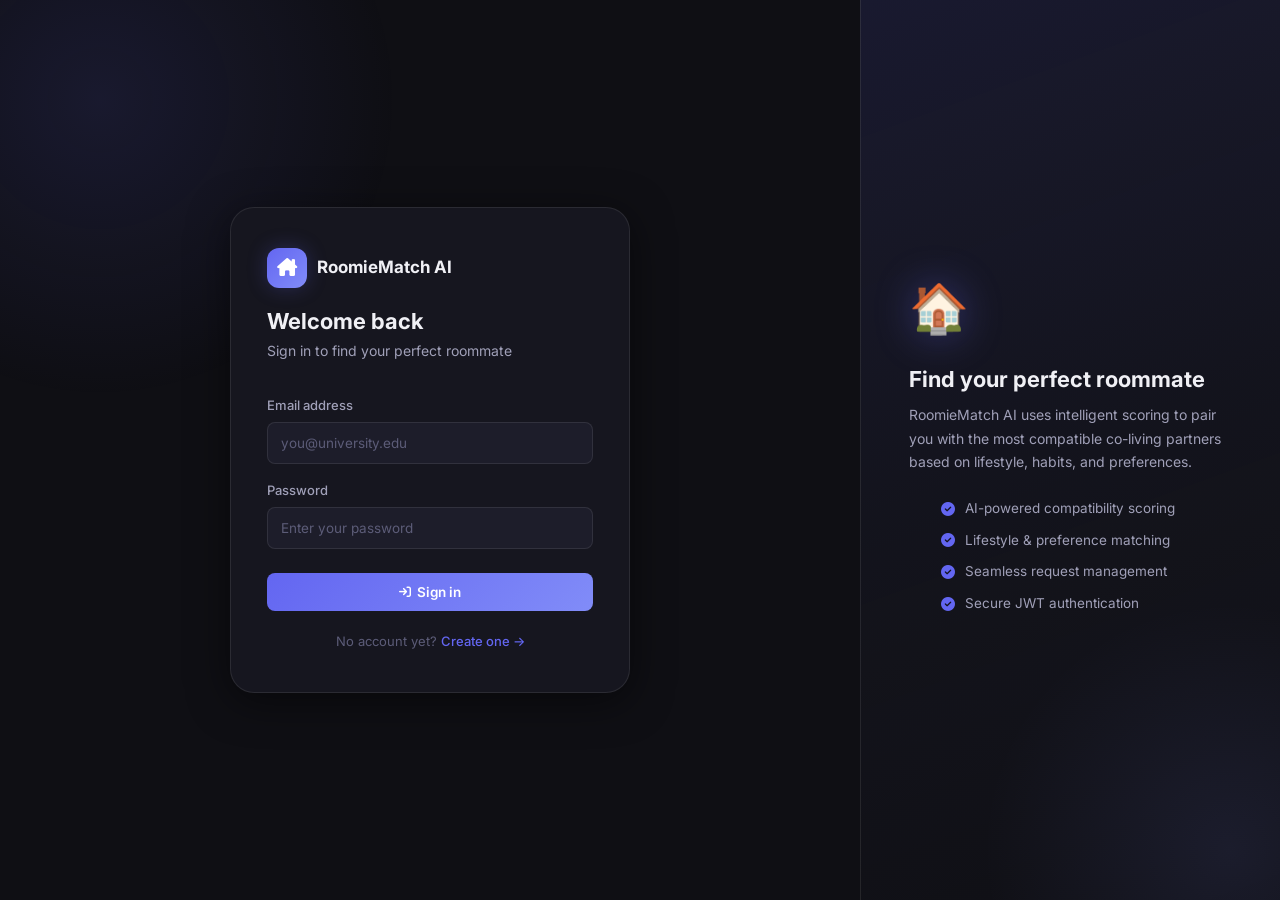
==== frontend/admin.html @ 34a57ca9 "Implement Admin + Organization system with role-based access control, hostel filtering, and admin da" ====
<!DOCTYPE html>
<html lang="en">
<head>
  <meta charset="UTF-8">
  <meta name="viewport" content="width=device-width,initial-scale=1">
  <title>Admin Dashboard — RoomieMatch AI</title>
  <meta name="description" content="Admin dashboard for managing students, requests, and roommate assignments.">
  <link href="https://cdn.jsdelivr.net/npm/bootstrap@5.3.3/dist/css/bootstrap.min.css" rel="stylesheet">
  <link href="https://cdnjs.cloudflare.com/ajax/libs/font-awesome/6.5.1/css/all.min.css" rel="stylesheet">
  <link href="https://unpkg.com/aos@2.3.4/dist/aos.css" rel="stylesheet">
  <link href="style.css" rel="stylesheet">
</head>
<body>
<div class="app-layout">

  <!-- Sidebar -->
  <aside class="sidebar" id="sidebar">
    <div class="sidebar-brand">
      <div class="brand-icon"><i class="fa-solid fa-shield-halved"></i></div>
      <span class="brand-name">Admin Panel</span>
    </div>
    <nav class="sidebar-nav">
      <a href="admin.html"     class="nav-item active"><i class="fa-solid fa-gauge"></i> Dashboard</a>
      <a href="#" class="nav-item" id="navStudents" onclick="showSection('students')"><i class="fa-solid fa-users"></i> Students</a>
      <a href="#" class="nav-item" id="navRequests" onclick="showSection('requests')"><i class="fa-solid fa-bell"></i> Requests</a>
      <a href="#" class="nav-item" id="navAssign"   onclick="showSection('assign')"><i class="fa-solid fa-link"></i> Assign</a>
      <div class="nav-divider"></div>
      <a href="dashboard.html" class="nav-item"><i class="fa-solid fa-arrow-left"></i> User Dashboard</a>
      <a href="#" class="nav-item nav-logout" id="logoutBtn"><i class="fa-solid fa-right-from-bracket"></i> Sign out</a>
    </nav>
    <div class="sidebar-footer">
      <div class="user-chip">
        <div class="user-avatar" id="sidebarAvatar" style="background:linear-gradient(135deg,#ef4444,#f87171);">A</div>
        <span class="user-email" id="sidebarEmail">admin@upes.ac.in</span>
      </div>
    </div>
  </aside>

  <!-- Main -->
  <main class="main-content">

    <!-- Page Header -->
    <div class="page-header" data-aos="fade-down" data-aos-duration="400">
      <h1><i class="fa-solid fa-shield-halved" style="margin-right:8px;"></i> Admin Dashboard</h1>
      <p>Manage students, roommate requests, and assignments for your organization.</p>
    </div>

    <!-- Stats Overview -->
    <div class="row g-3" id="adminStats" data-aos="fade-up">
      <div class="col-md-4">
        <div class="card stat-card h-100">
          <div class="stat-icon icon-purple"><i class="fa-solid fa-users"></i></div>
          <div class="stat-title" id="statStudents">— Students</div>
          <div class="stat-desc">Total registered students in your organization.</div>
        </div>
      </div>
      <div class="col-md-4">
        <div class="card stat-card h-100">
          <div class="stat-icon icon-amber"><i class="fa-solid fa-clock"></i></div>
          <div class="stat-title" id="statPending">— Pending</div>
          <div class="stat-desc">Roommate requests waiting for a response.</div>
        </div>
      </div>
      <div class="col-md-4">
        <div class="card stat-card h-100">
          <div class="stat-icon icon-green"><i class="fa-solid fa-check-double"></i></div>
          <div class="stat-title" id="statAccepted">— Accepted</div>
          <div class="stat-desc">Successfully matched roommate pairs.</div>
        </div>
      </div>
    </div>

    <!-- ═══ SECTION: Students ═══ -->
    <div id="sectionStudents" class="admin-section mt-4" data-aos="fade-up">
      <div class="section-header">
        <div class="section-label"><i class="fa-solid fa-users"></i> Student Directory</div>
        <div class="admin-filters">
          <select id="hostelFilter" class="form-select form-select-sm" style="width:auto;min-width:200px;" onchange="loadStudents()">
            <option value="">All Hostels</option>
            <option value="BIDHOLI_BOYS_HOSTEL">Bidholi Boys Hostel</option>
            <option value="BIDHOLI_GIRLS_HOSTEL">Bidholi Girls Hostel</option>
          </select>
        </div>
      </div>
      <div class="card" style="padding:0;overflow:hidden;">
        <div class="admin-table-wrap">
          <table class="admin-table" id="studentsTable">
            <thead>
              <tr>
                <th>ID</th>
                <th>Email</th>
                <th>Organization</th>
                <th>Hostel</th>
                <th>Profile</th>
                <th>Joined</th>
              </tr>
            </thead>
            <tbody id="studentsBody">
              <tr><td colspan="6" class="table-empty">Loading…</td></tr>
            </tbody>
          </table>
        </div>
      </div>
    </div>

    <!-- ═══ SECTION: Requests ═══ -->
    <div id="sectionRequests" class="admin-section mt-4" style="display:none;" data-aos="fade-up">
      <div class="section-header">
        <div class="section-label"><i class="fa-solid fa-bell"></i> Roommate Requests</div>
        <div class="admin-filters">
          <select id="statusFilter" class="form-select form-select-sm" style="width:auto;min-width:180px;" onchange="loadRequests()">
            <option value="">All Statuses</option>
            <option value="PENDING">Pending</option>
            <option value="ACCEPTED">Accepted</option>
            <option value="REJECTED">Rejected</option>
          </select>
        </div>
      </div>
      <div class="card" style="padding:0;overflow:hidden;">
        <div class="admin-table-wrap">
          <table class="admin-table" id="requestsTable">
            <thead>
              <tr>
                <th>ID</th>
                <th>Sender</th>
                <th>Receiver</th>
                <th>Status</th>
                <th>Created</th>
              </tr>
            </thead>
            <tbody id="requestsBody">
              <tr><td colspan="5" class="table-empty">Loading…</td></tr>
            </tbody>
          </table>
        </div>
      </div>
    </div>

    <!-- ═══ SECTION: Assign ═══ -->
    <div id="sectionAssign" class="admin-section mt-4" style="display:none;" data-aos="fade-up">
      <div class="section-label"><i class="fa-solid fa-link"></i> Manual Roommate Assignment</div>
      <div class="card" style="max-width:500px;">
        <p style="font-size:13px;color:var(--text-2);margin-bottom:18px;">
          Select two students to assign as roommates. Both must be in the same hostel.
        </p>
        <form id="assignForm">
          <div class="form-group">
            <label class="form-label" for="assignUser1">Student 1 (User ID)</label>
            <input type="number" id="assignUser1" class="form-control" placeholder="Enter User ID" required>
          </div>
          <div class="form-group">
            <label class="form-label" for="assignUser2">Student 2 (User ID)</label>
            <input type="number" id="assignUser2" class="form-control" placeholder="Enter User ID" required>
          </div>
          <button type="submit" class="btn btn-primary btn-w100" id="assignBtn">
            <i class="fa-solid fa-link fa-sm"></i> Assign Roommates
          </button>
        </form>
        <div id="assignResult" style="margin-top:16px;"></div>
      </div>
    </div>

  </main>
</div>

<script src="https://cdn.jsdelivr.net/npm/bootstrap@5.3.3/dist/js/bootstrap.bundle.min.js"></script>
<script src="https://unpkg.com/aos@2.3.4/dist/aos.js"></script>
<script src="script.js"></script>
<script>
/* ═══════════════════════════════════════════════════
   Admin Dashboard — Inline Script
   ═══════════════════════════════════════════════════ */

// Verify user is admin
(function() {
  const role = localStorage.getItem('userRole');
  if (role !== 'ADMIN' && role !== 'HOSTEL_ADMIN') {
    toast('Access denied. Admin only.', 'error');
    setTimeout(() => window.location.href = 'dashboard.html', 800);
    return;
  }

  // If HOSTEL_ADMIN, hide the hostel filter (they auto-filter)
  if (role === 'HOSTEL_ADMIN') {
    const hf = document.getElementById('hostelFilter');
    if (hf) hf.closest('.admin-filters')?.remove();
  }
})();

// Section navigation
function showSection(name) {
  ['Students', 'Requests', 'Assign'].forEach(s => {
    const el = document.getElementById('section' + s);
    if (el) el.style.display = 'none';
  });
  document.querySelectorAll('.sidebar-nav .nav-item').forEach(n => n.classList.remove('active'));

  const target = document.getElementById('section' + name.charAt(0).toUpperCase() + name.slice(1));
  if (target) target.style.display = 'block';

  const nav = document.getElementById('nav' + name.charAt(0).toUpperCase() + name.slice(1));
  if (nav) nav.classList.add('active');

  if (name === 'students') loadStudents();
  if (name === 'requests') loadRequests();
}

// Load stats on page load
async function loadStats() {
  try {
    const [studentsRes, pendingRes, acceptedRes] = await Promise.all([
      api('/admin/students'),
      api('/admin/requests?status=PENDING'),
      api('/admin/requests?status=ACCEPTED'),
    ]);
    document.getElementById('statStudents').textContent = (studentsRes.data?.length || 0) + ' Students';
    document.getElementById('statPending').textContent  = (pendingRes.data?.length || 0) + ' Pending';
    document.getElementById('statAccepted').textContent = (acceptedRes.data?.length || 0) + ' Accepted';
  } catch (_) {}
}

// Load students table
async function loadStudents() {
  const tbody = document.getElementById('studentsBody');
  if (!tbody) return;
  tbody.innerHTML = '<tr><td colspan="6" class="table-empty">Loading…</td></tr>';

  const hostel = document.getElementById('hostelFilter')?.value || '';
  const url = '/admin/students' + (hostel ? '?hostel=' + hostel : '');

  try {
    const res = await api(url);
    const students = res.data || [];

    if (!students.length) {
      tbody.innerHTML = '<tr><td colspan="6" class="table-empty">No students found</td></tr>';
      return;
    }

    tbody.innerHTML = students.map(s => `
      <tr>
        <td><span class="table-id">${s.id}</span></td>
        <td>${s.email}</td>
        <td><span class="badge badge-org">${s.organization || '—'}</span></td>
        <td><span class="badge ${s.hostel?.includes('BOYS') ? 'badge-boys' : 'badge-girls'}">${fmtHostel(s.hostel)}</span></td>
        <td>${s.profileComplete
              ? '<span style="color:var(--success);"><i class="fa-solid fa-circle-check"></i> Done</span>'
              : '<span style="color:var(--text-3);"><i class="fa-regular fa-circle"></i> No</span>'}</td>
        <td style="color:var(--text-3);font-size:12px;">${s.createdAt ? new Date(s.createdAt).toLocaleDateString() : '—'}</td>
      </tr>
    `).join('');
  } catch (_) {
    tbody.innerHTML = '<tr><td colspan="6" class="table-empty">Failed to load students</td></tr>';
  }
}

// Load requests table
async function loadRequests() {
  const tbody = document.getElementById('requestsBody');
  if (!tbody) return;
  tbody.innerHTML = '<tr><td colspan="5" class="table-empty">Loading…</td></tr>';

  const status = document.getElementById('statusFilter')?.value || '';
  const url = '/admin/requests' + (status ? '?status=' + status : '');

  try {
    const res = await api(url);
    const requests = res.data || [];

    if (!requests.length) {
      tbody.innerHTML = '<tr><td colspan="5" class="table-empty">No requests found</td></tr>';
      return;
    }

    tbody.innerHTML = requests.map(r => `
      <tr>
        <td><span class="table-id">${r.id}</span></td>
        <td>${r.senderEmail || 'User #' + r.senderId}</td>
        <td>${r.receiverEmail || 'User #' + r.receiverId}</td>
        <td><span class="badge ${badgeClass(r.status)}">${r.status}</span></td>
        <td style="color:var(--text-3);font-size:12px;">${r.createdAt ? new Date(r.createdAt).toLocaleDateString() : '—'}</td>
      </tr>
    `).join('');
  } catch (_) {
    tbody.innerHTML = '<tr><td colspan="5" class="table-empty">Failed to load requests</td></tr>';
  }
}

// Assign form
document.getElementById('assignForm')?.addEventListener('submit', async (e) => {
  e.preventDefault();
  const btn = document.getElementById('assignBtn');
  const u1  = document.getElementById('assignUser1').value;
  const u2  = document.getElementById('assignUser2').value;
  const res_div = document.getElementById('assignResult');

  if (!u1 || !u2) { toast('Please enter both user IDs.', 'error'); return; }

  setBtnLoading(btn, true);
  try {
    const res = await api('/admin/assign', {
      method: 'POST',
      body: JSON.stringify({ userId1: parseInt(u1), userId2: parseInt(u2) })
    });
    toast('Roommates assigned successfully!');
    if (res_div) {
      res_div.innerHTML = `
        <div style="padding:12px;background:rgba(16,185,129,0.1);border:1px solid rgba(16,185,129,0.3);border-radius:8px;font-size:13px;color:var(--success);">
          <i class="fa-solid fa-check-circle"></i> Assigned: User #${u1} ↔ User #${u2} (Request #${res.data?.id})
        </div>`;
    }
    loadStats();
  } catch (_) {
  } finally {
    setBtnLoading(btn, false);
  }
});

// Hostel name formatter
function fmtHostel(h) {
  if (!h) return '—';
  return h.replace(/_/g, ' ').toLowerCase().replace(/\b\w/g, c => c.toUpperCase());
}

// Init
loadStats();
loadStudents();
</script>
</body>
</html>
---- frontend/style.css ----
/* ═══════════════════════════════════════════════════
   RoomieMatch AI — style.css  (complete redesign)
   ═══════════════════════════════════════════════════ */

@import url('https://fonts.googleapis.com/css2?family=Inter:wght@300;400;500;600;700;800&display=swap');

/* ── Variables ─────────────────────────────────────── */
:root {
  --primary:        #6366f1;
  --primary-hover:  #4f46e5;
  --primary-light:  #eef2ff;
  --primary-glow:   rgba(99,102,241,0.25);

  --success:        #10b981;
  --success-light:  #d1fae5;
  --danger:         #ef4444;
  --danger-light:   #fee2e2;
  --warning:        #f59e0b;
  --warning-light:  #fef3c7;
  --info:           #06b6d4;

  --bg:             #0f0f14;
  --bg-2:           #16161f;
  --bg-3:           #1d1d2a;
  --surface:        rgba(255,255,255,0.04);
  --surface-hover:  rgba(255,255,255,0.07);
  --border:         rgba(255,255,255,0.09);
  --border-focus:   rgba(99,102,241,0.6);

  --text-1:  #f0f0f5;
  --text-2:  #a0a0b8;
  --text-3:  #5c5c78;

  --sidebar-w:    248px;
  --radius:       12px;
  --radius-lg:    18px;
  --radius-xl:    24px;
  --shadow:       0 4px 24px rgba(0,0,0,0.35);
  --shadow-lg:    0 8px 40px rgba(0,0,0,0.5);
  --transition:   0.2s ease;
}

/* ── Reset ─────────────────────────────────────────── */
*, *::before, *::after { box-sizing: border-box; margin: 0; padding: 0; }

html { scroll-behavior: smooth; }

body {
  font-family: 'Inter', system-ui, sans-serif;
  background: var(--bg);
  color: var(--text-1);
  font-size: 14px;
  line-height: 1.6;
  -webkit-font-smoothing: antialiased;
}

a { color: var(--primary); text-decoration: none; transition: color var(--transition); }
a:hover { color: var(--primary-hover); }

/* ── App Layout ────────────────────────────────────── */
.app-layout {
  display: flex;
  min-height: 100vh;
}

/* ── Sidebar ───────────────────────────────────────── */
.sidebar {
  width: var(--sidebar-w);
  min-height: 100vh;
  background: var(--bg-2);
  border-right: 1px solid var(--border);
  display: flex;
  flex-direction: column;
  position: fixed;
  top: 0; left: 0;
  z-index: 100;
}

.sidebar-brand {
  display: flex;
  align-items: center;
  gap: 10px;
  padding: 24px 20px 20px;
  border-bottom: 1px solid var(--border);
}
.brand-icon {
  width: 36px; height: 36px;
  background: linear-gradient(135deg, var(--primary), #818cf8);
  border-radius: 10px;
  display: flex; align-items: center; justify-content: center;
  font-size: 16px; color: #fff;
  flex-shrink: 0;
  box-shadow: 0 0 16px var(--primary-glow);
}
.brand-name {
  font-weight: 700; font-size: 15px;
  background: linear-gradient(135deg, #f0f0f5, #a0a0b8);
  -webkit-background-clip: text; -webkit-text-fill-color: transparent;
}

.sidebar-nav {
  flex: 1;
  padding: 16px 12px;
  display: flex;
  flex-direction: column;
  gap: 2px;
}
.nav-item {
  display: flex;
  align-items: center;
  gap: 10px;
  padding: 10px 12px;
  border-radius: var(--radius);
  color: var(--text-2);
  font-size: 13.5px;
  font-weight: 500;
  transition: all var(--transition);
  position: relative;
}
.nav-item i { width: 18px; text-align: center; font-size: 14px; }
.nav-item:hover { background: var(--surface-hover); color: var(--text-1); }
.nav-item.active {
  background: linear-gradient(135deg, rgba(99,102,241,0.2), rgba(129,140,248,0.1));
  color: #818cf8;
  border: 1px solid rgba(99,102,241,0.2);
}
.nav-divider { height: 1px; background: var(--border); margin: 8px 0; }
.nav-logout { color: var(--text-3); margin-top: auto; }
.nav-logout:hover { color: var(--danger); background: var(--danger-light); }

.sidebar-footer {
  padding: 16px 12px;
  border-top: 1px solid var(--border);
}
.user-chip {
  display: flex; align-items: center; gap: 10px;
  padding: 8px 10px;
  border-radius: var(--radius);
  background: var(--surface);
}
.user-avatar {
  width: 32px; height: 32px;
  border-radius: 50%;
  background: linear-gradient(135deg, var(--primary), #818cf8);
  display: flex; align-items: center; justify-content: center;
  font-size: 12px; font-weight: 700; color: #fff;
  flex-shrink: 0;
}
.user-email { font-size: 12px; color: var(--text-2); overflow: hidden; text-overflow: ellipsis; white-space: nowrap; }

/* ── Main Content ──────────────────────────────────── */
.main-content {
  margin-left: var(--sidebar-w);
  flex: 1;
  padding: 32px;
  max-width: 1200px;
}

.page-header {
  margin-bottom: 28px;
}
.page-header h1 {
  font-size: 24px; font-weight: 700;
  background: linear-gradient(135deg, #f0f0f5 0%, #a0a0b8 100%);
  -webkit-background-clip: text; -webkit-text-fill-color: transparent;
  margin-bottom: 4px;
}
.page-header p { color: var(--text-2); font-size: 14px; }

/* ── Cards ─────────────────────────────────────────── */
.card {
  background: var(--bg-2);
  border: 1px solid var(--border);
  border-radius: var(--radius-lg);
  padding: 20px;
  transition: all var(--transition);
}
.card:hover { border-color: rgba(99,102,241,0.25); box-shadow: var(--shadow); }

.stat-card {
  display: flex;
  flex-direction: column;
  gap: 10px;
}
.stat-icon {
  width: 44px; height: 44px;
  border-radius: 12px;
  display: flex; align-items: center; justify-content: center;
  font-size: 18px;
  margin-bottom: 4px;
}
.icon-purple { background: rgba(99,102,241,0.15); color: #818cf8; }
.icon-green  { background: rgba(16,185,129,0.15);  color: #34d399; }
.icon-amber  { background: rgba(245,158,11,0.15);  color: #fbbf24; }
.icon-cyan   { background: rgba(6,182,212,0.15);   color: #22d3ee; }

.stat-title { font-weight: 600; font-size: 15px; color: var(--text-1); }
.stat-desc  { font-size: 13px; color: var(--text-2); line-height: 1.5; }

/* ── Match Cards ───────────────────────────────────── */
.match-card { padding: 0; overflow: hidden; cursor: default; }
.match-header {
  display: flex; align-items: flex-start;
  justify-content: space-between;
  gap: 12px;
  padding: 18px 18px 14px;
}
.match-user { display: flex; align-items: center; gap: 12px; }
.match-avatar {
  width: 44px; height: 44px; border-radius: 50%;
  background: linear-gradient(135deg, var(--primary), #818cf8);
  display: flex; align-items: center; justify-content: center;
  font-size: 15px; font-weight: 700; color: #fff;
  flex-shrink: 0;
}
.match-name { font-weight: 600; font-size: 14px; color: var(--text-1); }
.match-id   { font-size: 11px; color: var(--text-3); margin-top: 1px; }

.score-pill {
  display: inline-flex; align-items: center; gap: 4px;
  padding: 4px 10px; border-radius: 20px;
  font-size: 11.5px; font-weight: 600; white-space: nowrap; flex-shrink: 0;
}
.score-high   { background: var(--success-light); color: #065f46; }
.score-medium { background: var(--warning-light); color: #78350f; }
.score-low    { background: var(--danger-light);  color: #7f1d1d; }

.divider { height: 1px; background: var(--border); margin: 0 18px; }

.traits {
  display: grid; grid-template-columns: 1fr 1fr 1fr;
  gap: 2px; padding: 14px 18px;
}
.trait { padding: 6px 0; }
.t-label { font-size: 10px; color: var(--text-3); text-transform: uppercase; letter-spacing: 0.05em; margin-bottom: 2px; }
.t-value { font-size: 12.5px; font-weight: 500; color: var(--text-2); }

.match-card .btn { margin: 14px 18px 18px; width: calc(100% - 36px); }

/* ── Request Cards ─────────────────────────────────── */
.req-card {
  background: var(--bg-2);
  border: 1px solid var(--border);
  border-radius: var(--radius);
  padding: 14px 18px;
  display: flex; align-items: center; justify-content: space-between;
  gap: 12px;
  transition: all var(--transition);
  margin-bottom: 8px;
}
.req-card:hover { border-color: rgba(99,102,241,0.25); transform: translateY(-1px); }
.req-left { display: flex; align-items: center; gap: 12px; }
.req-avatar {
  width: 40px; height: 40px; border-radius: 50%;
  background: linear-gradient(135deg, #6366f1, #818cf8);
  display: flex; align-items: center; justify-content: center;
  font-size: 13px; font-weight: 700; color: #fff; flex-shrink: 0;
  border: 2px solid rgba(99,102,241,0.3);
}
.req-name { font-weight: 600; font-size: 14px; color: var(--text-1); }
.req-meta { font-size: 12px; color: var(--text-3); margin-top: 2px; }
.req-actions { display: flex; gap: 8px; flex-shrink: 0; }

/* ── Badges ────────────────────────────────────────── */
.badge { padding: 2px 8px; border-radius: 20px; font-size: 11px; font-weight: 600; }
.badge-pending  { background: var(--warning-light); color: #92400e; }
.badge-accepted { background: var(--success-light); color: #065f46; }
.badge-rejected { background: var(--danger-light);  color: #7f1d1d; }

/* ── Buttons ───────────────────────────────────────── */
.btn {
  display: inline-flex; align-items: center; justify-content: center;
  gap: 6px; padding: 9px 18px;
  border-radius: 8px; font-size: 13.5px; font-weight: 600;
  border: none; cursor: pointer; transition: all var(--transition);
  white-space: nowrap;
}
.btn:disabled { opacity: 0.6; cursor: not-allowed; }

.btn-primary {
  background: linear-gradient(135deg, var(--primary), #818cf8);
  color: #fff;
  box-shadow: 0 0 0 0 var(--primary-glow);
}
.btn-primary:hover:not(:disabled) {
  background: linear-gradient(135deg, var(--primary-hover), var(--primary));
  transform: translateY(-1px);
  box-shadow: 0 4px 16px var(--primary-glow);
}
.btn-secondary {
  background: var(--surface);
  color: var(--text-1);
  border: 1px solid var(--border);
}
.btn-secondary:hover:not(:disabled) {
  background: var(--surface-hover);
  border-color: rgba(99,102,241,0.3);
}
.btn-success {
  background: linear-gradient(135deg, var(--success), #34d399);
  color: #fff;
}
.btn-success:hover:not(:disabled) { filter: brightness(1.1); transform: translateY(-1px); }
.btn-danger {
  background: linear-gradient(135deg, var(--danger), #f87171);
  color: #fff;
}
.btn-danger:hover:not(:disabled) { filter: brightness(1.1); transform: translateY(-1px); }

.btn-sm { padding: 6px 12px; font-size: 12.5px; border-radius: 7px; }
.btn-w100 { width: 100%; }
.w-full { width: 100%; }

/* ── Forms ─────────────────────────────────────────── */
.form-label { font-size: 13px; font-weight: 500; color: var(--text-2); margin-bottom: 6px; display: block; }
.form-control, .form-select {
  width: 100%;
  background: var(--bg-3);
  border: 1px solid var(--border);
  border-radius: 8px;
  padding: 10px 13px;
  color: var(--text-1);
  font-size: 13.5px;
  font-family: inherit;
  transition: border-color var(--transition), box-shadow var(--transition);
  outline: none;
  appearance: none;
}
.form-select {
  background-image: url("data:image/svg+xml,%3Csvg xmlns='http://www.w3.org/2000/svg' width='12' height='12' viewBox='0 0 24 24' fill='none' stroke='%235c5c78' stroke-width='2.5'%3E%3Cpath d='M6 9l6 6 6-6'/%3E%3C/svg%3E");
  background-repeat: no-repeat;
  background-position: right 12px center;
  padding-right: 36px;
}
.form-select option { background: var(--bg-3); color: var(--text-1); }
.form-control:focus, .form-select:focus {
  border-color: var(--border-focus);
  box-shadow: 0 0 0 3px var(--primary-glow);
}
.form-control::placeholder { color: var(--text-3); }
.form-group { margin-bottom: 16px; }
.form-row { display: grid; grid-template-columns: 1fr 1fr; gap: 16px; }
.section-label {
  font-size: 11px; font-weight: 600; text-transform: uppercase;
  letter-spacing: 0.08em; color: var(--text-3);
  margin-bottom: 12px; display: flex; align-items: center; gap: 6px;
}

/* ── Auth Pages ────────────────────────────────────── */
.auth-page {
  min-height: 100vh;
  background: var(--bg);
  display: flex;
  overflow: hidden;
}
.auth-left {
  flex: 1;
  display: flex; align-items: center; justify-content: center;
  padding: 40px 32px;
  position: relative;
}
.auth-left::before {
  content: '';
  position: fixed; top: -200px; left: -200px;
  width: 600px; height: 600px;
  background: radial-gradient(circle, rgba(99,102,241,0.12) 0%, transparent 70%);
  pointer-events: none;
}
.auth-card {
  width: 100%; max-width: 400px;
  background: var(--bg-2);
  border: 1px solid var(--border);
  border-radius: var(--radius-xl);
  padding: 40px 36px;
  box-shadow: var(--shadow-lg);
}
.auth-logo { margin-bottom: 32px; }
.auth-logo-mark { display: flex; align-items: center; gap: 10px; margin-bottom: 20px; }
.auth-logo-icon {
  width: 40px; height: 40px;
  background: linear-gradient(135deg, var(--primary), #818cf8);
  border-radius: 12px;
  display: flex; align-items: center; justify-content: center;
  font-size: 18px; color: #fff;
  box-shadow: 0 0 20px var(--primary-glow);
}
.auth-logo-name { font-size: 17px; font-weight: 700; color: var(--text-1); }
.auth-logo h1 { font-size: 22px; font-weight: 700; color: var(--text-1); margin-bottom: 6px; }
.auth-logo p  { color: var(--text-2); font-size: 14px; }
.auth-footer { margin-top: 20px; text-align: center; font-size: 13px; color: var(--text-3); }
.auth-footer a { color: var(--primary); font-weight: 500; }

.auth-right {
  width: 420px;
  background: linear-gradient(160deg, rgba(99,102,241,0.12) 0%, rgba(129,140,248,0.04) 50%, transparent 100%);
  border-left: 1px solid var(--border);
  display: flex; align-items: center; justify-content: center;
  padding: 48px;
  position: relative;
  overflow: hidden;
}
.auth-right::after {
  content: '';
  position: absolute; bottom: -200px; right: -200px;
  width: 500px; height: 500px;
  background: radial-gradient(circle, rgba(129,140,248,0.1) 0%, transparent 70%);
  pointer-events: none;
}
.auth-panel { position: relative; z-index: 1; }
.panel-icon { font-size: 48px; margin-bottom: 20px; filter: drop-shadow(0 0 20px rgba(99,102,241,0.4)); }
.auth-panel h2 { font-size: 22px; font-weight: 700; color: var(--text-1); margin-bottom: 10px; }
.auth-panel p  { color: var(--text-2); font-size: 14px; line-height: 1.7; margin-bottom: 24px; }
.feature-list { list-style: none; display: flex; flex-direction: column; gap: 10px; }
.feature-list li {
  display: flex; align-items: center; gap: 10px;
  font-size: 13.5px; color: var(--text-2);
}
.feature-list li i { color: var(--primary); font-size: 14px; }

/* ── Tabs ──────────────────────────────────────────── */
.tabs { display: flex; gap: 4px; padding: 4px; background: var(--bg-3); border-radius: 10px; margin-bottom: 20px; width: fit-content; }
.tab-btn {
  padding: 8px 20px; border-radius: 8px; font-size: 13px; font-weight: 600;
  color: var(--text-2); background: transparent; border: none; cursor: pointer;
  transition: all var(--transition);
}
.tab-btn.active { background: var(--bg-2); color: var(--text-1); box-shadow: var(--shadow); }
.tab-btn:hover:not(.active) { color: var(--text-1); }

/* ── Spinners ──────────────────────────────────────── */
.spinner-wrap { display: flex; justify-content: center; padding: 60px 0; }
.spinner-ring {
  width: 36px; height: 36px;
  border: 3px solid var(--border);
  border-top-color: var(--primary);
  border-radius: 50%;
  animation: spin 0.75s linear infinite;
}
@keyframes spin { to { transform: rotate(360deg); } }

/* ── Empty State ───────────────────────────────────── */
.empty-state { text-align: center; padding: 48px 24px; }
.empty-state .ei { font-size: 40px; color: var(--text-3); margin-bottom: 16px; }
.empty-state h4  { font-size: 16px; font-weight: 600; color: var(--text-1); margin-bottom: 8px; }
.empty-state p   { font-size: 13px; color: var(--text-2); }

/* ── Toast ─────────────────────────────────────────── */
.toast-stack {
  position: fixed; bottom: 24px; right: 24px;
  display: flex; flex-direction: column; gap: 8px;
  z-index: 9999;
}
.toast-item {
  display: flex; align-items: center; gap: 10px;
  padding: 12px 18px;
  border-radius: 10px;
  font-size: 13.5px; font-weight: 500;
  box-shadow: var(--shadow);
  animation: slideIn 0.3s ease;
  max-width: 340px;
}
.toast-item.success { background: #052e16; color: #4ade80; border: 1px solid rgba(74,222,128,0.25); }
.toast-item.error   { background: #450a0a; color: #f87171; border: 1px solid rgba(248,113,113,0.25); }
.toast-item.info    { background: #0c1a4a; color: #818cf8; border: 1px solid rgba(129,140,248,0.25); }
@keyframes slideIn { from { opacity:0; transform: translateX(20px); } to { opacity:1; transform: translateX(0); } }

/* ── Misc Utilities ────────────────────────────────── */
.row { display: flex; flex-wrap: wrap; }
.g-3 { gap: 16px; }
.g-4 { gap: 24px; }
.col-md-4 { flex: 0 0 calc(33.333% - 11px); }
.col-md-6 { flex: 0 0 calc(50% - 8px); }
.col-xl-4 { flex: 0 0 calc(33.333% - 11px); }
.col-12   { flex: 0 0 100%; }
.h-100    { height: 100%; }
.mt-3     { margin-top: 16px; }
.mt-4     { margin-top: 24px; }
.ms-auto  { margin-left: auto; }
.me-1     { margin-right: 4px; }
.d-flex   { display: flex; }
.align-items-start { align-items: flex-start; }
.flex-row  { flex-direction: row; }
.w-full    { width: 100%; }
.gap-3     { gap: 16px; }

/* ── Progress Bar ──────────────────────────────────── */
.score-bar-wrap { margin: 4px 0 10px; }
.score-bar-bg { background: var(--bg-3); border-radius: 4px; height: 6px; overflow: hidden; }
.score-bar-fill { height: 100%; border-radius: 4px; transition: width 0.8s ease; }
.fill-high   { background: linear-gradient(90deg, var(--success), #34d399); }
.fill-medium { background: linear-gradient(90deg, var(--warning), #fbbf24); }
.fill-low    { background: linear-gradient(90deg, var(--danger), #f87171); }

/* ── AOS overrides ─────────────────────────────────── */
[data-aos] { pointer-events: none; }
[data-aos].aos-animate { pointer-events: auto; }

/* ── Admin Dashboard ──────────────────────────────── */
.admin-section { margin-bottom: 28px; }

.section-header {
  display: flex;
  align-items: center;
  justify-content: space-between;
  margin-bottom: 16px;
  flex-wrap: wrap;
  gap: 12px;
}

.admin-filters {
  display: flex;
  gap: 8px;
  align-items: center;
}

.admin-table-wrap { overflow-x: auto; }

.admin-table {
  width: 100%;
  border-collapse: collapse;
  font-size: 13.5px;
}
.admin-table thead { background: var(--bg-3); }
.admin-table th {
  padding: 10px 16px;
  font-weight: 600;
  color: var(--text-3);
  text-transform: uppercase;
  font-size: 11px;
  letter-spacing: 0.06em;
  text-align: left;
  white-space: nowrap;
}
.admin-table td {
  padding: 12px 16px;
  border-top: 1px solid var(--border);
  color: var(--text-2);
  vertical-align: middle;
}
.admin-table tbody tr:hover { background: var(--surface); }
.admin-table tbody tr:hover td { color: var(--text-1); }

.table-empty {
  text-align: center;
  padding: 40px 16px !important;
  color: var(--text-3) !important;
  font-style: italic;
}

.table-id {
  display: inline-block;
  background: var(--surface);
  padding: 2px 8px;
  border-radius: 6px;
  font-size: 12px;
  font-weight: 600;
  color: var(--text-2);
}

.badge-org {
  background: rgba(99,102,241,0.15);
  color: #818cf8;
}
.badge-boys {
  background: rgba(6,182,212,0.15);
  color: #22d3ee;
}
.badge-girls {
  background: rgba(236,72,153,0.15);
  color: #f472b6;
}

.form-select-sm {
  padding: 6px 30px 6px 10px;
  font-size: 12.5px;
  border-radius: 7px;
}
/* ── Responsive ────────────────────────────────────── */
@media (max-width: 900px) {
  .sidebar { display: none; }
  .main-content { margin-left: 0; padding: 20px 16px; }
  .auth-right { display: none; }
  .col-md-4, .col-xl-4 { flex: 0 0 100%; }
  .col-md-6 { flex: 0 0 100%; }
  .traits { grid-template-columns: 1fr 1fr; }
  .form-row { grid-template-columns: 1fr; }
}
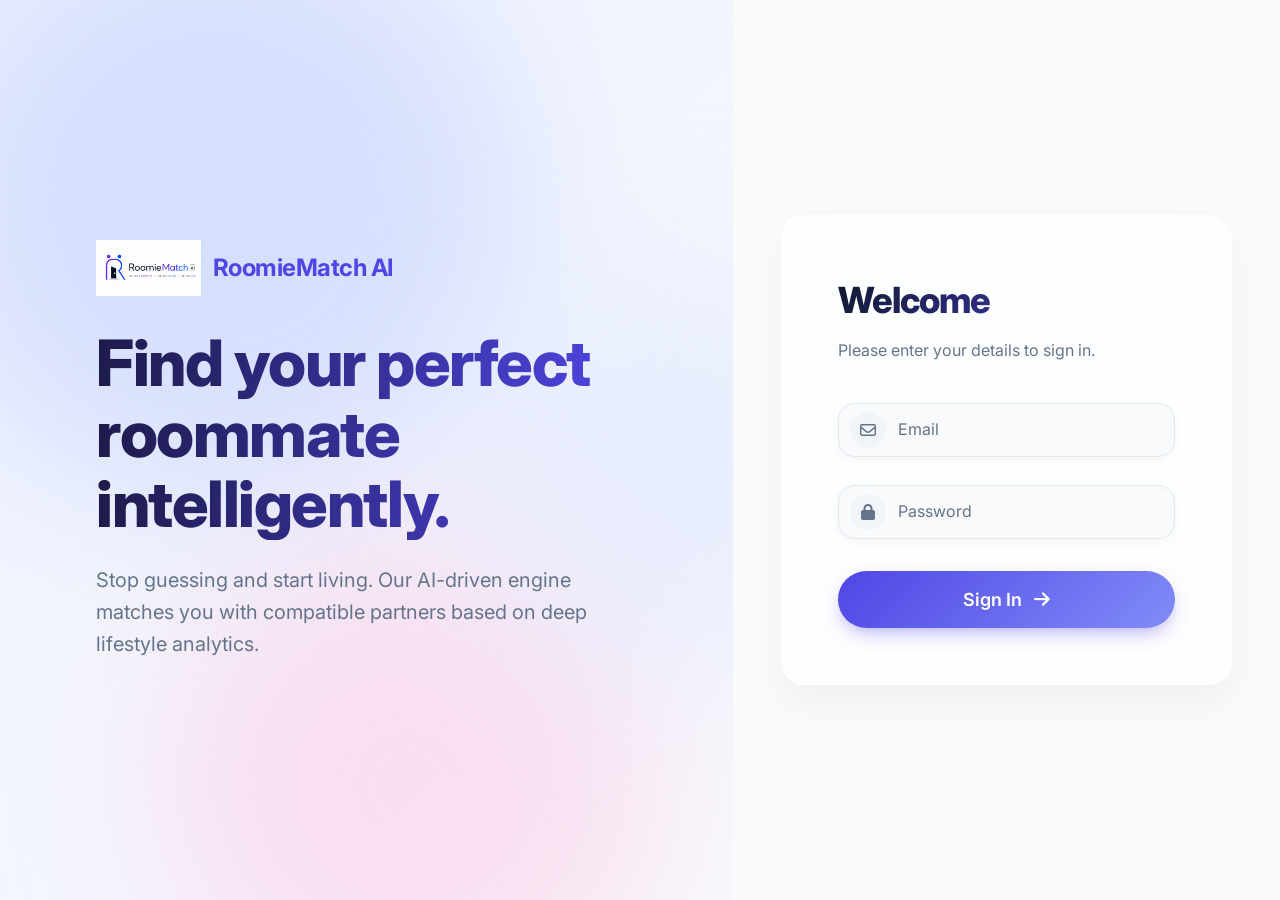
==== commit 47b254b0: "feat: complete UI/UX premium polish, finalize documentation, and clean dataset" ====
--- a/frontend/admin.html
+++ b/frontend/admin.html
@@ -3,193 +3,541 @@
 <head>
   <meta charset="UTF-8">
   <meta name="viewport" content="width=device-width,initial-scale=1">
-  <title>Admin Dashboard — RoomieMatch AI</title>
-  <meta name="description" content="Admin dashboard for managing students, requests, and roommate assignments.">
-  <link href="https://cdn.jsdelivr.net/npm/bootstrap@5.3.3/dist/css/bootstrap.min.css" rel="stylesheet">
+  <title>Warden Dashboard — RoomieMatch AI</title>
   <link href="https://cdnjs.cloudflare.com/ajax/libs/font-awesome/6.5.1/css/all.min.css" rel="stylesheet">
-  <link href="https://unpkg.com/aos@2.3.4/dist/aos.css" rel="stylesheet">
-  <link href="style.css" rel="stylesheet">
+  <link href="https://fonts.googleapis.com/css2?family=Inter:wght@400;500;600;700&display=swap" rel="stylesheet">
+  <script src="script.js"></script>
+  <style>
+    /* =========================================
+       STRUCTURAL DASHBOARD REFINEMENT
+       ========================================= */
+    :root {
+      --bg-body: #F9FAFB;
+      --bg-surface: #FFFFFF;
+      --border-light: #E5E7EB;
+      --border-hover: #D1D5DB;
+      --text-main: #111827;
+      --text-muted: #6B7280;
+      --text-lighter: #9CA3AF;
+      --primary: #111827; /* Strict high-contrast primary */
+      --shadow-subtle: 0 1px 2px 0 rgba(0, 0, 0, 0.03);
+      --shadow-hover: 0 4px 6px -1px rgba(0, 0, 0, 0.05);
+      --transition: all 0.2s ease;
+      
+      --spacing-section: 48px; /* Massive spacing rule */
+      --spacing-card: 20px;
+    }
+
+    /* Animations */
+    @keyframes fadeSlideUp {
+      from { opacity: 0; transform: translateY(12px); }
+      to { opacity: 1; transform: translateY(0); }
+    }
+    
+    .animate-in {
+      animation: fadeSlideUp 0.5s cubic-bezier(0.16, 1, 0.3, 1) forwards;
+    }
+    .delay-1 { animation-delay: 0.05s; }
+    .delay-2 { animation-delay: 0.1s; }
+    .delay-3 { animation-delay: 0.15s; }
+
+    * { box-sizing: border-box; margin: 0; padding: 0; }
+
+    body {
+      font-family: 'Inter', -apple-system, BlinkMacSystemFont, "Segoe UI", Roboto, sans-serif;
+      background-color: var(--bg-body);
+      color: var(--text-main);
+      display: flex;
+      height: 100vh;
+      overflow: hidden;
+      -webkit-font-smoothing: antialiased;
+    }
+
+    /* Layout structure */
+    .sidebar {
+      width: 260px;
+      background: var(--bg-surface);
+      border-right: 1px solid var(--border-light);
+      display: flex;
+      flex-direction: column;
+      flex-shrink: 0;
+      height: 100vh;
+      z-index: 10;
+    }
+
+    .main-wrapper {
+      flex: 1;
+      display: flex;
+      flex-direction: column;
+      height: 100vh;
+      overflow: hidden;
+    }
+
+    /* Top Navbar */
+    .topbar {
+      height: 64px;
+      background: var(--bg-surface);
+      border-bottom: 1px solid var(--border-light);
+      display: flex;
+      align-items: center;
+      justify-content: space-between;
+      padding: 0 2rem;
+      flex-shrink: 0;
+      z-index: 5;
+    }
+
+    .topbar-title {
+      font-size: 1.05rem;
+      font-weight: 600;
+      color: var(--text-main);
+      display: flex;
+      align-items: center;
+      gap: 0.5rem;
+    }
+    .topbar-title span { color: var(--text-muted); font-weight: 400; font-size: 0.9rem; }
+
+    .user-chip {
+      display: flex;
+      align-items: center;
+      gap: 0.75rem;
+    }
+    .user-avatar {
+      width: 32px; height: 32px; border-radius: 50%;
+      background: #F3F4F6;
+      color: var(--text-main);
+      display: flex; align-items: center; justify-content: center;
+      font-weight: 600; font-size: 0.85rem; border: 1px solid var(--border-light);
+    }
+    .user-email { font-size: 0.875rem; font-weight: 500; color: var(--text-main); }
+
+    /* Sidebar Content */
+    .sidebar-brand {
+      height: 64px; display: flex; align-items: center; padding: 0 1.5rem;
+      font-size: 1.1rem; font-weight: 700; border-bottom: 1px solid var(--border-light); gap: 0.5rem;
+    }
+
+    .sidebar-nav {
+      padding: 1rem 0;
+      display: flex;
+      flex-direction: column;
+      overflow-y: auto;
+    }
+
+    .nav-group-label {
+      font-size: 0.75rem; font-weight: 600; color: var(--text-lighter);
+      text-transform: uppercase; letter-spacing: 0.05em;
+      padding: 1.5rem 1.5rem 0.5rem;
+    }
+
+    .nav-item {
+      display: flex; align-items: center; gap: 0.875rem;
+      padding: 0.625rem 1.5rem; margin: 0.125rem 0.5rem; border-radius: 6px;
+      color: var(--text-muted); text-decoration: none;
+      font-weight: 500; font-size: 0.9rem;
+      transition: all 0.25s cubic-bezier(0.16, 1, 0.3, 1); position: relative;
+    }
+    .nav-item i { font-size: 1rem; width: 16px; text-align: center; }
+    
+    .nav-item:hover { color: var(--text-main); background: #F3F4F6; transform: translateX(4px); }
+
+    .nav-item.active { color: var(--text-main); font-weight: 600; background: #F3F4F6; }
+    .nav-item.active::before {
+      content: ''; position: absolute; left: -0.5rem; top: 10%; bottom: 10%;
+      width: 4px; background: var(--primary); border-radius: 0 4px 4px 0;
+    }
+
+    /* Main Content Area */
+    .main-content {
+      flex: 1; overflow-y: auto; padding: 2.5rem 3rem; background: var(--bg-body);
+    }
+    .main-content::-webkit-scrollbar { width: 6px; }
+    .main-content::-webkit-scrollbar-thumb { background: var(--border-light); border-radius: 4px; }
+
+    /* Section Grouping Constraints */
+    .section-wrapper {
+      max-width: 1200px;
+      margin-bottom: var(--spacing-section);
+    }
+
+    /* Main Title Section */
+    .page-header { margin-bottom: 2rem; border-bottom: 1px solid var(--border-light); padding-bottom: 1.5rem; }
+    .page-header h1 { font-size: 1.75rem; font-weight: 700; color: var(--text-main); line-height: 1.2; letter-spacing: -0.02em; }
+    .page-header p { font-size: 1rem; color: var(--text-muted); margin-top: 0.35rem; }
+
+    /* Stats Section (Clean Row) */
+    .stats-grid {
+      display: grid; grid-template-columns: repeat(4, 1fr); gap: 24px;
+    }
+    .stat-card {
+      background: var(--bg-surface); border: 1px solid var(--border-light); border-radius: 12px;
+      padding: var(--spacing-card); display: flex; flex-direction: column; justify-content: space-between;
+      position: relative; overflow: hidden; box-shadow: var(--shadow-subtle); transition: all 0.3s ease;
+    }
+    .stat-card::before {
+      content: ''; position: absolute; top: 0; left: 0; right: 0; height: 3px;
+      background: linear-gradient(90deg, #111827, #6B7280); opacity: 0; transition: opacity 0.3s ease;
+    }
+    .stat-card:hover { transform: translateY(-4px); box-shadow: 0 12px 20px -5px rgba(0,0,0,0.05), 0 4px 6px -2px rgba(0,0,0,0.025); }
+    .stat-card:hover::before { opacity: 1; }
+    
+    .stat-title { font-size: 0.85rem; font-weight: 600; color: var(--text-muted); text-transform: uppercase; letter-spacing: 0.02em; margin-bottom: 1rem; }
+    .stat-value { font-size: 2.75rem; font-weight: 700; color: var(--text-main); line-height: 1; margin-bottom: 0.5rem; letter-spacing: -0.04em; }
+    .stat-desc { font-size: 0.85rem; color: var(--text-lighter); }
+
+    /* Quick Actions (Major Fix) */
+    .section-title { font-size: 1.1rem; font-weight: 700; color: var(--text-main); margin-bottom: 1.25rem; border-top: 1px solid var(--border-light); padding-top: 2rem; }
+    .action-grid { display: grid; grid-template-columns: repeat(3, 1fr); gap: 24px; }
+    
+    .action-card {
+      display: flex; align-items: flex-start; gap: 1rem;
+      padding: var(--spacing-card); background: var(--bg-surface);
+      border: 1px solid var(--border-light); border-radius: 12px;
+      cursor: pointer; transition: all 0.3s cubic-bezier(0.16, 1, 0.3, 1);
+      box-shadow: var(--shadow-subtle); position: relative;
+    }
+    .action-icon {
+      width: 44px; height: 44px; border-radius: 50%; background: #F3F4F6; color: #4B5563;
+      display: flex; align-items: center; justify-content: center; font-size: 1.1rem; flex-shrink: 0;
+      transition: all 0.3s cubic-bezier(0.16, 1, 0.3, 1);
+    }
+    .action-text h4 { font-size: 0.95rem; font-weight: 600; color: var(--text-main); margin-bottom: 0.25rem; }
+    .action-text p { font-size: 0.85rem; color: var(--text-muted); line-height: 1.4; }
+    
+    .action-card:hover { border-color: var(--border-hover); box-shadow: 0 10px 15px -3px rgba(0,0,0,0.05); transform: translateY(-4px); background: #F9FAFB; }
+    .action-card:hover .action-icon { background: var(--text-main); color: #FFFFFF; transform: scale(1.1) rotate(-5deg); }
+
+    /* Inner Sections */
+    .form-panel { background: var(--bg-surface); border: 1px solid var(--border-light); border-radius: 8px; padding: 24px; margin-bottom: 24px; max-width: 600px; }
+    
+    /* Forms & Inputs */
+    .form-group { margin-bottom: 1.5rem; }
+    .form-label { display: block; font-size: 0.875rem; font-weight: 600; color: var(--text-main); margin-bottom: 0.5rem; }
+    .form-control {
+      width: 100%; padding: 0.625rem 0.875rem; font-size: 0.95rem; font-family: 'Inter', sans-serif;
+      background: #FFFFFF; border: 1px solid var(--border-light); border-radius: 6px;
+      color: var(--text-main); transition: var(--transition); box-shadow: inset 0 1px 2px rgba(0,0,0,0.02);
+    }
+    .form-control:focus { outline: none; border-color: var(--text-main); box-shadow: 0 0 0 3px rgba(17, 24, 39, 0.1); }
+    
+    /* Clean Solid Button */
+    .btn-solid {
+      width: 100%; padding: 0.75rem 1rem; border: none; border-radius: 6px;
+      background: var(--text-main); color: #FFFFFF; 
+      font-size: 0.95rem; font-weight: 500; font-family: 'Inter', sans-serif;
+      cursor: pointer; transition: all 0.15s ease; box-shadow: 0 1px 2px rgba(0,0,0,0.1);
+    }
+    .btn-solid:hover { background: #1F2937; transform: translateY(-1px); box-shadow: 0 4px 6px -1px rgba(0,0,0,0.1); }
+    .btn-solid:active { transform: scale(0.98); box-shadow: none; }
+
+    /* Tables */
+    .table-panel { border: 1px solid var(--border-light); border-radius: 8px; background: var(--bg-surface); overflow: hidden; }
+    table { width: 100%; border-collapse: collapse; text-align: left; }
+    th { background: #F9FAFB; padding: 0.875rem 1.5rem; font-size: 0.75rem; font-weight: 600; color: var(--text-muted); text-transform: uppercase; letter-spacing: 0.05em; border-bottom: 1px solid var(--border-light); }
+    td { padding: 1rem 1.5rem; font-size: 0.9rem; font-weight: 400; color: var(--text-main); border-bottom: 1px solid var(--border-light); transition: background 0.2s ease; }
+    tbody tr:hover td { background: #F9FAFB; }
+    tr:last-child td { border-bottom: none; }
+    
+    .status-badge {
+      display: inline-flex; padding: 0.25rem 0.5rem; border-radius: 4px; font-size: 0.75rem; font-weight: 500; border: 1px solid transparent;
+    }
+    .status-badge.blue { background: #EFF6FF; color: #1D4ED8; border-color: #BFDBFE; }
+    .status-badge.purple { background: #FAF5FF; color: #7E22CE; border-color: #E9D5FF; }
+    .status-badge.green { background: #ECFDF5; color: #047857; border-color: #A7F3D0; }
+    .status-badge.gray { background: #F3F4F6; color: #374151; border-color: #D1D5DB; }
+
+    /* Toast */
+    #toastContainer { position: fixed; bottom: 24px; right: 24px; z-index: 9999; display: flex; flex-direction: column; gap: 12px; }
+  </style>
+  <style>
+    /* Small additions for JS injected badges that were in old style.css */
+    .badge { display: inline-flex; padding: 0.25rem 0.5rem; border-radius: 4px; font-size: 0.75rem; font-weight: 500; }
+    .badge-boys { background: #EFF6FF; color: #1D4ED8; border: 1px solid #BFDBFE; }
+    .badge-girls { background: #FAF5FF; color: #7E22CE; border: 1px solid #E9D5FF; }
+    .badge-assigned { background: #ECFDF5; color: #047857; border: 1px solid #A7F3D0; }
+    .badge-org { background: #F3F4F6; color: #374151; border: 1px solid #D1D5DB; }
+    
+    .badge.PENDING { background: #FEF3C7; color: #D97706; border: 1px solid #FDE68A; }
+    .badge.ACCEPTED { background: #ECFDF5; color: #047857; border: 1px solid #A7F3D0; }
+    .badge.REJECTED { background: #FEE2E2; color: #DC2626; border: 1px solid #FECACA; }
+
+    /* Fix table action buttons */
+    .btn-sm { padding: 0.4rem 0.6rem; font-size: 0.8rem; border-radius: 4px; border: none; cursor: pointer; }
+    .btn-success { background: #10B981; color: white; }
+    .btn-danger { background: #EF4444; color: white; }
+    
+    /* Fix filters */
+    .admin-filters select {
+      padding: 0.4rem 0.6rem; font-size: 0.85rem; border: 1px solid var(--border-light); border-radius: 4px; font-family: 'Inter'; background: white;
+    }
+    .section-header { display: flex; justify-content: space-between; align-items: center; margin-bottom: 1.5rem; }
+    .page-header p { margin-bottom: 0; }
+  </style>
 </head>
 <body>
-<div class="app-layout">
-
-  <!-- Sidebar -->
+
+  <!-- LEFT SIDEBAR -->
   <aside class="sidebar" id="sidebar">
     <div class="sidebar-brand">
-      <div class="brand-icon"><i class="fa-solid fa-shield-halved"></i></div>
-      <span class="brand-name">Admin Panel</span>
+      <img src="logo.jpeg" alt="RoomieMatch" style="height: 48px; width: auto; object-fit: contain;"> RoomieMatch
     </div>
+    
     <nav class="sidebar-nav">
-      <a href="admin.html"     class="nav-item active"><i class="fa-solid fa-gauge"></i> Dashboard</a>
-      <a href="#" class="nav-item" id="navStudents" onclick="showSection('students')"><i class="fa-solid fa-users"></i> Students</a>
-      <a href="#" class="nav-item" id="navRequests" onclick="showSection('requests')"><i class="fa-solid fa-bell"></i> Requests</a>
-      <a href="#" class="nav-item" id="navAssign"   onclick="showSection('assign')"><i class="fa-solid fa-link"></i> Assign</a>
-      <div class="nav-divider"></div>
-      <a href="dashboard.html" class="nav-item"><i class="fa-solid fa-arrow-left"></i> User Dashboard</a>
-      <a href="#" class="nav-item nav-logout" id="logoutBtn"><i class="fa-solid fa-right-from-bracket"></i> Sign out</a>
+      <div class="nav-group-label">Warden Panel</div>
+      <a href="#" class="nav-item active" id="navDashboard" onclick="showSection('dashboard')">
+        <i class="fa-solid fa-chart-bar"></i> Dashboard
+      </a>
+      
+      <div class="nav-group-label">Management</div>
+      <a href="#" class="nav-item" id="navStudents" onclick="showSection('students')">
+        <i class="fa-solid fa-users"></i> Students
+      </a>
+      <a href="#" class="nav-item" id="navRequests" onclick="showSection('requests')">
+        <i class="fa-solid fa-link"></i> Requests
+      </a>
+      <a href="#" class="nav-item" id="navAssign" onclick="showSection('assign')">
+        <i class="fa-solid fa-hand-pointer"></i> Manual Assign
+      </a>
+      <a href="#" class="nav-item" id="navAssignments" onclick="showSection('assignments')">
+        <i class="fa-solid fa-bed"></i> Assignments
+      </a>
+      
+      <div class="nav-group-label">Navigation</div>
+      <a href="manager.html" class="nav-item">
+        <i class="fa-solid fa-shield"></i> Manager View
+      </a>
+      <a href="dashboard.html" class="nav-item">
+        <i class="fa-solid fa-user"></i> Student View
+      </a>
+      <a href="#" class="nav-item" id="logoutBtn" style="margin-top: 1rem; color: #DC2626;">
+        <i class="fa-solid fa-right-from-bracket"></i> Sign out
+      </a>
     </nav>
-    <div class="sidebar-footer">
+  </aside>
+
+  <!-- MAIN CONTENT AREA -->
+  <div class="main-wrapper">
+    
+    <!-- TOP NAVBAR -->
+    <header class="topbar">
+      <div class="topbar-title">
+        Warden Workspace <span id="topbarSubtitle">/ Dashboard</span>
+      </div>
       <div class="user-chip">
-        <div class="user-avatar" id="sidebarAvatar" style="background:linear-gradient(135deg,#ef4444,#f87171);">A</div>
-        <span class="user-email" id="sidebarEmail">admin@upes.ac.in</span>
+        <div class="user-avatar" id="sidebarAvatar">W</div>
+        <span class="user-email" id="sidebarEmail">warden@upes.ac.in</span>
       </div>
-    </div>
-  </aside>
-
-  <!-- Main -->
-  <main class="main-content">
-
-    <!-- Page Header -->
-    <div class="page-header" data-aos="fade-down" data-aos-duration="400">
-      <h1><i class="fa-solid fa-shield-halved" style="margin-right:8px;"></i> Admin Dashboard</h1>
-      <p>Manage students, roommate requests, and assignments for your organization.</p>
-    </div>
-
-    <!-- Stats Overview -->
-    <div class="row g-3" id="adminStats" data-aos="fade-up">
-      <div class="col-md-4">
-        <div class="card stat-card h-100">
-          <div class="stat-icon icon-purple"><i class="fa-solid fa-users"></i></div>
-          <div class="stat-title" id="statStudents">— Students</div>
-          <div class="stat-desc">Total registered students in your organization.</div>
+    </header>
+
+    <main class="main-content">
+      
+      <!-- ═══ SECTION: Dashboard ═══ -->
+      <div id="sectionDashboard" class="section-wrapper animate-in">
+        
+        <div class="page-header delay-1">
+          <h1>Dashboard</h1>
+          <p>Manage students, roommate requests, and assignments for your hostel.</p>
+        </div>
+
+        <!-- Stats Row -->
+        <div class="stats-grid animate-in delay-2" id="adminStats" style="margin-bottom: var(--spacing-section);">
+          <div class="stat-card">
+            <div class="stat-title">Total Students</div>
+            <div class="stat-value" id="statStudents">—</div>
+            <div class="stat-desc">Students in your hostel</div>
+          </div>
+
+          <div class="stat-card">
+            <div class="stat-title">Pending Requests</div>
+            <div class="stat-value" id="statPending">—</div>
+            <div class="stat-desc">Waiting for a response</div>
+          </div>
+
+          <div class="stat-card">
+            <div class="stat-title">Matched Pairs</div>
+            <div class="stat-value" id="statAccepted">—</div>
+            <div class="stat-desc">Successfully synchronized</div>
+          </div>
+
+          <div class="stat-card">
+            <div class="stat-title">Rooms Assigned</div>
+            <div class="stat-value" id="statAssigned">—</div>
+            <div class="stat-desc">Finalized allocations</div>
+          </div>
+        </div>
+
+        <!-- Quick Actions Grid -->
+        <div class="animate-in delay-3">
+          <h3 class="section-title">Quick Actions</h3>
+          <div class="action-grid">
+            
+            <div class="action-card" onclick="showSection('requests')">
+              <div class="action-icon"><i class="fa-solid fa-check-double"></i></div>
+              <div class="action-text">
+                <h4>Approve Requests</h4>
+                <p>Review and moderate pending roommate links.</p>
+              </div>
+            </div>
+
+            <div class="action-card" onclick="showSection('students')">
+              <div class="action-icon"><i class="fa-solid fa-users"></i></div>
+              <div class="action-text">
+                <h4>View Students</h4>
+                <p>Browse the directory of students in your hostel.</p>
+              </div>
+            </div>
+
+            <div class="action-card" onclick="showSection('assign')">
+              <div class="action-icon"><i class="fa-solid fa-bed"></i></div>
+              <div class="action-text">
+                <h4>Assign Roommates</h4>
+                <p>Manually allocate rooms and match students.</p>
+              </div>
+            </div>
+
+          </div>
         </div>
       </div>
-      <div class="col-md-4">
-        <div class="card stat-card h-100">
-          <div class="stat-icon icon-amber"><i class="fa-solid fa-clock"></i></div>
-          <div class="stat-title" id="statPending">— Pending</div>
-          <div class="stat-desc">Roommate requests waiting for a response.</div>
-        </div>
-      </div>
-      <div class="col-md-4">
-        <div class="card stat-card h-100">
-          <div class="stat-icon icon-green"><i class="fa-solid fa-check-double"></i></div>
-          <div class="stat-title" id="statAccepted">— Accepted</div>
-          <div class="stat-desc">Successfully matched roommate pairs.</div>
-        </div>
-      </div>
-    </div>
-
-    <!-- ═══ SECTION: Students ═══ -->
-    <div id="sectionStudents" class="admin-section mt-4" data-aos="fade-up">
-      <div class="section-header">
-        <div class="section-label"><i class="fa-solid fa-users"></i> Student Directory</div>
-        <div class="admin-filters">
-          <select id="hostelFilter" class="form-select form-select-sm" style="width:auto;min-width:200px;" onchange="loadStudents()">
-            <option value="">All Hostels</option>
-            <option value="BIDHOLI_BOYS_HOSTEL">Bidholi Boys Hostel</option>
-            <option value="BIDHOLI_GIRLS_HOSTEL">Bidholi Girls Hostel</option>
-          </select>
-        </div>
-      </div>
-      <div class="card" style="padding:0;overflow:hidden;">
-        <div class="admin-table-wrap">
-          <table class="admin-table" id="studentsTable">
+
+      <!-- ═══ SECTION: Students ═══ -->
+      <div id="sectionStudents" class="section-wrapper" style="display:none;">
+        <div class="page-header">
+          <div class="section-header" style="margin:0; border:none; padding:0;">
+            <div>
+              <h1 style="font-size: 1.75rem; font-weight: 700;">Student Directory</h1>
+              <p style="color:var(--text-muted); margin-top:0.35rem;">Browse students assigned to your hostel.</p>
+            </div>
+            <div class="admin-filters">
+              <select id="hostelFilter" onchange="loadStudents()">
+                <option value="">All Hostels</option>
+                <option value="BIDHOLI_BOYS_HOSTEL">Bidholi Boys Hostel</option>
+                <option value="BIDHOLI_GIRLS_HOSTEL">Bidholi Girls Hostel</option>
+              </select>
+            </div>
+          </div>
+        </div>
+        <div class="table-panel">
+          <table id="studentsTable">
             <thead>
-              <tr>
-                <th>ID</th>
-                <th>Email</th>
-                <th>Organization</th>
-                <th>Hostel</th>
-                <th>Profile</th>
-                <th>Joined</th>
-              </tr>
+              <tr><th>ID</th><th>Email</th><th>Organization</th><th>Hostel</th><th>Profile</th><th>Joined</th></tr>
             </thead>
             <tbody id="studentsBody">
-              <tr><td colspan="6" class="table-empty">Loading…</td></tr>
+              <tr><td colspan="6" style="text-align:center;color:var(--text-muted);">Loading...</td></tr>
             </tbody>
           </table>
         </div>
       </div>
-    </div>
-
-    <!-- ═══ SECTION: Requests ═══ -->
-    <div id="sectionRequests" class="admin-section mt-4" style="display:none;" data-aos="fade-up">
-      <div class="section-header">
-        <div class="section-label"><i class="fa-solid fa-bell"></i> Roommate Requests</div>
-        <div class="admin-filters">
-          <select id="statusFilter" class="form-select form-select-sm" style="width:auto;min-width:180px;" onchange="loadRequests()">
-            <option value="">All Statuses</option>
-            <option value="PENDING">Pending</option>
-            <option value="ACCEPTED">Accepted</option>
-            <option value="REJECTED">Rejected</option>
-          </select>
-        </div>
-      </div>
-      <div class="card" style="padding:0;overflow:hidden;">
-        <div class="admin-table-wrap">
-          <table class="admin-table" id="requestsTable">
+
+      <!-- ═══ SECTION: Requests ═══ -->
+      <div id="sectionRequests" class="section-wrapper" style="display:none;">
+        <div class="page-header">
+          <div class="section-header" style="margin:0; border:none; padding:0;">
+            <div>
+              <h1 style="font-size: 1.75rem; font-weight: 700;">Roommate Requests</h1>
+              <p style="color:var(--text-muted); margin-top:0.35rem;">Manage pending and resolved matching requests.</p>
+            </div>
+            <div class="admin-filters">
+              <select id="statusFilter" onchange="loadRequests()">
+                <option value="">All Statuses</option>
+                <option value="PENDING">Pending</option>
+                <option value="ACCEPTED">Accepted</option>
+                <option value="REJECTED">Rejected</option>
+              </select>
+            </div>
+          </div>
+        </div>
+        <div class="table-panel">
+          <table id="requestsTable">
             <thead>
-              <tr>
-                <th>ID</th>
-                <th>Sender</th>
-                <th>Receiver</th>
-                <th>Status</th>
-                <th>Created</th>
-              </tr>
+              <tr><th>ID</th><th>Sender</th><th>Receiver</th><th>Status</th><th>Created</th><th>Actions</th></tr>
             </thead>
             <tbody id="requestsBody">
-              <tr><td colspan="5" class="table-empty">Loading…</td></tr>
+              <tr><td colspan="6" style="text-align:center;color:var(--text-muted);">Loading...</td></tr>
             </tbody>
           </table>
         </div>
       </div>
-    </div>
-
-    <!-- ═══ SECTION: Assign ═══ -->
-    <div id="sectionAssign" class="admin-section mt-4" style="display:none;" data-aos="fade-up">
-      <div class="section-label"><i class="fa-solid fa-link"></i> Manual Roommate Assignment</div>
-      <div class="card" style="max-width:500px;">
-        <p style="font-size:13px;color:var(--text-2);margin-bottom:18px;">
-          Select two students to assign as roommates. Both must be in the same hostel.
-        </p>
-        <form id="assignForm">
-          <div class="form-group">
-            <label class="form-label" for="assignUser1">Student 1 (User ID)</label>
-            <input type="number" id="assignUser1" class="form-control" placeholder="Enter User ID" required>
+
+      <!-- ═══ SECTION: Assign ═══ -->
+      <div id="sectionAssign" class="section-wrapper" style="display:none;">
+        <div class="page-header">
+          <h1>Manual Assignment</h1>
+          <p>Select two students to assign as roommates. Both must be in the same hostel.</p>
+        </div>
+        <div class="form-panel">
+          <form id="assignForm">
+            <div class="form-group">
+              <label class="form-label" for="assignUser1">Student 1 (User ID)</label>
+              <input type="number" id="assignUser1" class="form-control" placeholder="Enter User ID" required>
+            </div>
+            <div class="form-group">
+              <label class="form-label" for="assignUser2">Student 2 (User ID)</label>
+              <input type="number" id="assignUser2" class="form-control" placeholder="Enter User ID" required>
+            </div>
+            <button type="submit" class="btn-solid" id="assignBtn">
+              Assign Roommates
+            </button>
+          </form>
+          <div id="assignResult" style="margin-top:1.5rem;"></div>
+        </div>
+      </div>
+
+      <!-- ═══ SECTION: Assignments ═══ -->
+      <div id="sectionAssignments" class="section-wrapper" style="display:none;">
+        <div class="page-header">
+          <div class="section-header" style="margin:0; border:none; padding:0;">
+            <div>
+              <h1 style="font-size: 1.75rem; font-weight: 700;">Room Assignments</h1>
+              <p style="color:var(--text-muted); margin-top:0.35rem;">View all finalized room assignments.</p>
+            </div>
+            <div class="admin-filters">
+              <select id="assignHostelFilter" onchange="loadAssignments()">
+                <option value="">All Hostels</option>
+                <option value="BIDHOLI_BOYS_HOSTEL">Bidholi Boys Hostel</option>
+                <option value="BIDHOLI_GIRLS_HOSTEL">Bidholi Girls Hostel</option>
+              </select>
+            </div>
           </div>
-          <div class="form-group">
-            <label class="form-label" for="assignUser2">Student 2 (User ID)</label>
-            <input type="number" id="assignUser2" class="form-control" placeholder="Enter User ID" required>
-          </div>
-          <button type="submit" class="btn btn-primary btn-w100" id="assignBtn">
-            <i class="fa-solid fa-link fa-sm"></i> Assign Roommates
-          </button>
-        </form>
-        <div id="assignResult" style="margin-top:16px;"></div>
+        </div>
+        <div class="table-panel">
+          <table id="assignmentsTable">
+            <thead>
+              <tr><th>#</th><th>Student 1</th><th>Student 2</th><th>Hostel</th><th>Assigned By</th><th>Date</th><th>Status</th></tr>
+            </thead>
+            <tbody id="assignmentsBody">
+              <tr><td colspan="7" style="text-align:center;color:var(--text-muted);">Click "Assignments" to load data</td></tr>
+            </tbody>
+          </table>
+        </div>
       </div>
-    </div>
-
-  </main>
-</div>
-
-<script src="https://cdn.jsdelivr.net/npm/bootstrap@5.3.3/dist/js/bootstrap.bundle.min.js"></script>
-<script src="https://unpkg.com/aos@2.3.4/dist/aos.js"></script>
-<script src="script.js"></script>
+
+    </main>
+  </div>
+
+  <div id="toastContainer"></div>
+
 <script>
 /* ═══════════════════════════════════════════════════
    Admin Dashboard — Inline Script
    ═══════════════════════════════════════════════════ */
 
-// Verify user is admin
+// Verify user is admin/warden
 (function() {
   const role = localStorage.getItem('userRole');
-  if (role !== 'ADMIN' && role !== 'HOSTEL_ADMIN') {
-    toast('Access denied. Admin only.', 'error');
+  if (role !== 'MANAGER' && role !== 'WARDEN') {
+    toast('Access denied. Warden/Manager only.', 'error');
     setTimeout(() => window.location.href = 'dashboard.html', 800);
     return;
   }
 
-  // If HOSTEL_ADMIN, hide the hostel filter (they auto-filter)
-  if (role === 'HOSTEL_ADMIN') {
+  // If WARDEN, hide the hostel filter (they auto-filter)
+  if (role === 'WARDEN') {
     const hf = document.getElementById('hostelFilter');
     if (hf) hf.closest('.admin-filters')?.remove();
   }
 })();
 
-// Section navigation
 function showSection(name) {
-  ['Students', 'Requests', 'Assign'].forEach(s => {
+  ['Dashboard', 'Students', 'Requests', 'Assign', 'Assignments'].forEach(s => {
     const el = document.getElementById('section' + s);
     if (el) el.style.display = 'none';
   });
@@ -200,22 +548,35 @@
 
   const nav = document.getElementById('nav' + name.charAt(0).toUpperCase() + name.slice(1));
   if (nav) nav.classList.add('active');
+  
+  const subtitles = {
+    'dashboard': 'Dashboard',
+    'students': 'Students',
+    'requests': 'Requests',
+    'assign': 'Manual Assign',
+    'assignments': 'Assignments'
+  };
+  const sub = document.getElementById('topbarSubtitle');
+  if (sub) sub.innerText = '/ ' + subtitles[name];
 
   if (name === 'students') loadStudents();
   if (name === 'requests') loadRequests();
+  if (name === 'assignments') loadAssignments();
 }
 
 // Load stats on page load
 async function loadStats() {
   try {
-    const [studentsRes, pendingRes, acceptedRes] = await Promise.all([
+    const [studentsRes, pendingRes, acceptedRes, assignmentsRes] = await Promise.all([
       api('/admin/students'),
       api('/admin/requests?status=PENDING'),
       api('/admin/requests?status=ACCEPTED'),
+      api('/admin/assignments'),
     ]);
-    document.getElementById('statStudents').textContent = (studentsRes.data?.length || 0) + ' Students';
-    document.getElementById('statPending').textContent  = (pendingRes.data?.length || 0) + ' Pending';
-    document.getElementById('statAccepted').textContent = (acceptedRes.data?.length || 0) + ' Accepted';
+    document.getElementById('statStudents').textContent = (studentsRes.data?.length || 0);
+    document.getElementById('statPending').textContent  = (pendingRes.data?.length || 0);
+    document.getElementById('statAccepted').textContent = (acceptedRes.data?.length || 0);
+    document.getElementById('statAssigned').textContent = (assignmentsRes.data?.length || 0);
   } catch (_) {}
 }
 
@@ -223,7 +584,7 @@
 async function loadStudents() {
   const tbody = document.getElementById('studentsBody');
   if (!tbody) return;
-  tbody.innerHTML = '<tr><td colspan="6" class="table-empty">Loading…</td></tr>';
+  tbody.innerHTML = '<tr><td colspan="6" style="text-align:center;color:var(--text-muted);">Loading...</td></tr>';
 
   const hostel = document.getElementById('hostelFilter')?.value || '';
   const url = '/admin/students' + (hostel ? '?hostel=' + hostel : '');
@@ -233,24 +594,24 @@
     const students = res.data || [];
 
     if (!students.length) {
-      tbody.innerHTML = '<tr><td colspan="6" class="table-empty">No students found</td></tr>';
+      tbody.innerHTML = '<tr><td colspan="6" style="text-align:center;color:var(--text-muted);">No students found</td></tr>';
       return;
     }
 
     tbody.innerHTML = students.map(s => `
       <tr>
-        <td><span class="table-id">${s.id}</span></td>
+        <td><strong>${s.id}</strong></td>
         <td>${s.email}</td>
         <td><span class="badge badge-org">${s.organization || '—'}</span></td>
         <td><span class="badge ${s.hostel?.includes('BOYS') ? 'badge-boys' : 'badge-girls'}">${fmtHostel(s.hostel)}</span></td>
         <td>${s.profileComplete
-              ? '<span style="color:var(--success);"><i class="fa-solid fa-circle-check"></i> Done</span>'
-              : '<span style="color:var(--text-3);"><i class="fa-regular fa-circle"></i> No</span>'}</td>
-        <td style="color:var(--text-3);font-size:12px;">${s.createdAt ? new Date(s.createdAt).toLocaleDateString() : '—'}</td>
+              ? '<span style="color:#10B981;"><i class="fa-solid fa-circle-check"></i> Done</span>'
+              : '<span style="color:var(--text-lighter);"><i class="fa-regular fa-circle"></i> No</span>'}</td>
+        <td style="color:var(--text-muted);">${s.createdAt ? new Date(s.createdAt).toLocaleDateString() : '—'}</td>
       </tr>
     `).join('');
   } catch (_) {
-    tbody.innerHTML = '<tr><td colspan="6" class="table-empty">Failed to load students</td></tr>';
+    tbody.innerHTML = '<tr><td colspan="6" style="text-align:center;color:var(--text-muted);">Failed to load students</td></tr>';
   }
 }
 
@@ -258,7 +619,7 @@
 async function loadRequests() {
   const tbody = document.getElementById('requestsBody');
   if (!tbody) return;
-  tbody.innerHTML = '<tr><td colspan="5" class="table-empty">Loading…</td></tr>';
+  tbody.innerHTML = '<tr><td colspan="6" style="text-align:center;color:var(--text-muted);">Loading...</td></tr>';
 
   const status = document.getElementById('statusFilter')?.value || '';
   const url = '/admin/requests' + (status ? '?status=' + status : '');
@@ -268,22 +629,42 @@
     const requests = res.data || [];
 
     if (!requests.length) {
-      tbody.innerHTML = '<tr><td colspan="5" class="table-empty">No requests found</td></tr>';
+      tbody.innerHTML = '<tr><td colspan="6" style="text-align:center;color:var(--text-muted);">No requests found</td></tr>';
       return;
     }
 
     tbody.innerHTML = requests.map(r => `
       <tr>
-        <td><span class="table-id">${r.id}</span></td>
+        <td><strong>${r.id}</strong></td>
         <td>${r.senderEmail || 'User #' + r.senderId}</td>
         <td>${r.receiverEmail || 'User #' + r.receiverId}</td>
-        <td><span class="badge ${badgeClass(r.status)}">${r.status}</span></td>
-        <td style="color:var(--text-3);font-size:12px;">${r.createdAt ? new Date(r.createdAt).toLocaleDateString() : '—'}</td>
+        <td><span class="badge ${r.status}">${r.status}</span></td>
+        <td style="color:var(--text-muted);">${r.createdAt ? new Date(r.createdAt).toLocaleDateString() : '—'}</td>
+        <td>
+          ${r.status === 'PENDING' ? `
+            <button class="btn-sm btn-success" onclick="adminRespondRequest(${r.id}, 'ACCEPTED')" title="Accept">
+              <i class="fa-solid fa-check"></i>
+            </button>
+            <button class="btn-sm btn-danger" onclick="adminRespondRequest(${r.id}, 'REJECTED')" title="Reject">
+              <i class="fa-solid fa-xmark"></i>
+            </button>
+          ` : '<span style="color:var(--text-lighter);">—</span>'}
+        </td>
       </tr>
     `).join('');
   } catch (_) {
-    tbody.innerHTML = '<tr><td colspan="5" class="table-empty">Failed to load requests</td></tr>';
+    tbody.innerHTML = '<tr><td colspan="6" style="text-align:center;color:var(--text-muted);">Failed to load requests</td></tr>';
   }
+}
+
+// Admin: Accept or Reject a request
+async function adminRespondRequest(requestId, status) {
+  try {
+    await api('/admin/requests/' + requestId + '/respond?status=' + status, { method: 'PUT' });
+    toast('Request ' + status.toLowerCase() + ' successfully!');
+    loadRequests();
+    loadStats();
+  } catch (_) {}
 }
 
 // Assign form
@@ -305,7 +686,7 @@
     toast('Roommates assigned successfully!');
     if (res_div) {
       res_div.innerHTML = `
-        <div style="padding:12px;background:rgba(16,185,129,0.1);border:1px solid rgba(16,185,129,0.3);border-radius:8px;font-size:13px;color:var(--success);">
+        <div style="padding:12px;background:#ECFDF5;border:1px solid #A7F3D0;border-radius:8px;font-size:13px;color:#047857;">
           <i class="fa-solid fa-check-circle"></i> Assigned: User #${u1} ↔ User #${u2} (Request #${res.data?.id})
         </div>`;
     }
@@ -322,9 +703,50 @@
   return h.replace(/_/g, ' ').toLowerCase().replace(/\b\w/g, c => c.toUpperCase());
 }
 
+/* ═══════════════════════════════════════════════════
+   Room Assignments Table
+   ═══════════════════════════════════════════════════ */
+async function loadAssignments() {
+  const tbody = document.getElementById('assignmentsBody');
+  if (!tbody) return;
+  tbody.innerHTML = '<tr><td colspan="7" style="text-align:center;color:var(--text-muted);">Loading...</td></tr>';
+
+  const hostel = document.getElementById('assignHostelFilter')?.value || '';
+  const url = '/admin/assignments' + (hostel ? '?hostel=' + hostel : '');
+
+  try {
+    const res = await api(url);
+    const assignments = res.data || [];
+
+    if (!assignments.length) {
+      tbody.innerHTML = '<tr><td colspan="7" style="text-align:center;color:var(--text-muted);">No room assignments found</td></tr>';
+      return;
+    }
+
+    tbody.innerHTML = assignments.map(a => `
+      <tr>
+        <td><strong>${a.id}</strong></td>
+        <td>
+          <div style="font-weight:500;color:var(--text-main);">${a.user1Name || 'User #' + a.user1Id}</div>
+          <div style="font-size:12px;color:var(--text-muted);">${a.user1Email}</div>
+        </td>
+        <td>
+          <div style="font-weight:500;color:var(--text-main);">${a.user2Name || 'User #' + a.user2Id}</div>
+          <div style="font-size:12px;color:var(--text-muted);">${a.user2Email}</div>
+        </td>
+        <td><span class="badge ${a.hostel?.includes('BOYS') ? 'badge-boys' : 'badge-girls'}">${fmtHostel(a.hostel)}</span></td>
+        <td style="color:var(--text-muted);">${a.assignedByEmail}</td>
+        <td style="color:var(--text-muted);">${a.assignedAt ? new Date(a.assignedAt).toLocaleDateString() : '—'}</td>
+        <td><span class="badge badge-assigned">${a.status}</span></td>
+      </tr>
+    `).join('');
+  } catch (_) {
+    tbody.innerHTML = '<tr><td colspan="7" style="text-align:center;color:var(--text-muted);">Failed to load assignments</td></tr>';
+  }
+}
+
 // Init
 loadStats();
-loadStudents();
 </script>
 </body>
-</html>
+</html>
